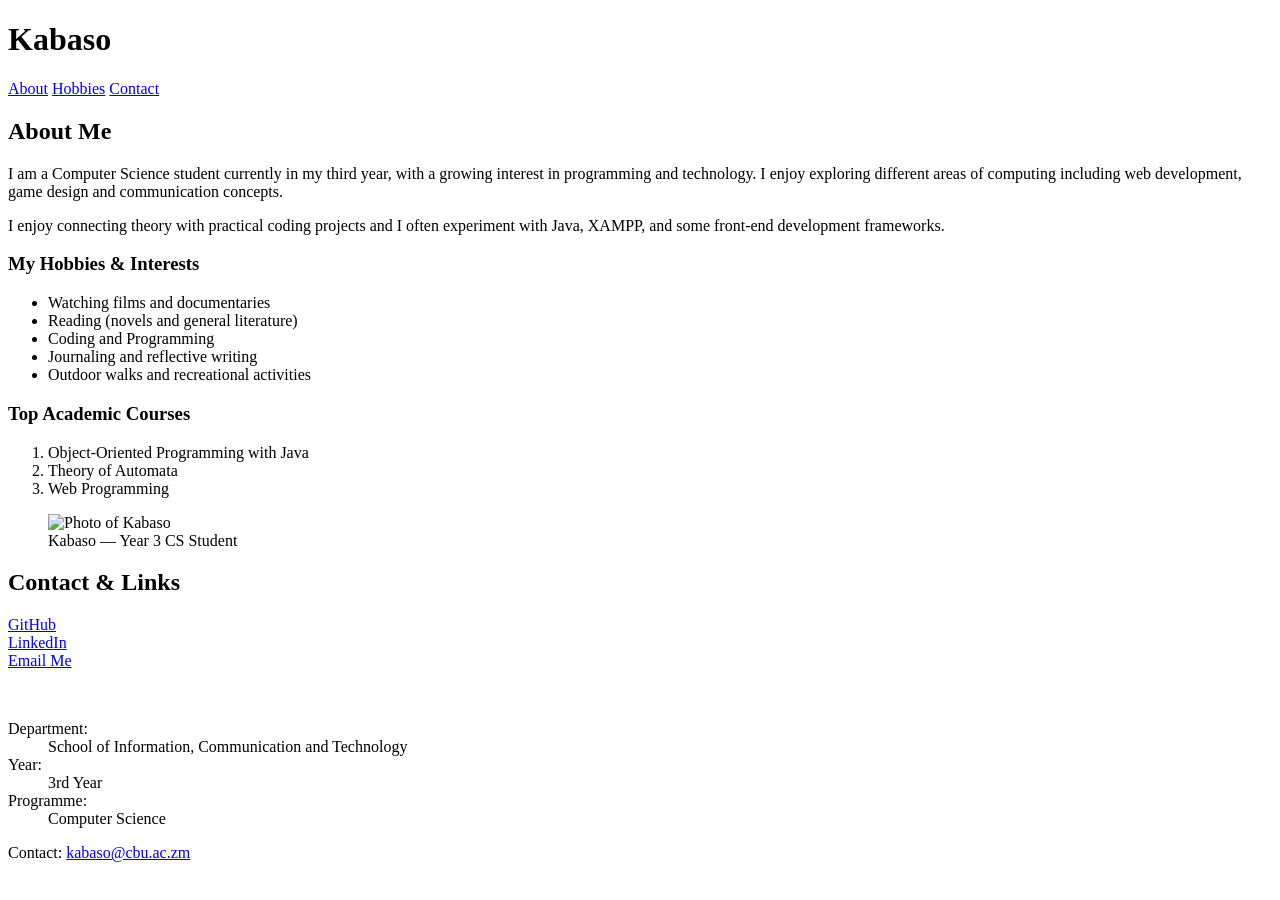
==== profile.html @ f1811d57 "Add Module 2: Profile Page" ====
<!DOCTYPE html>
<html lang="en">
<head>
    <meta charset="UTF-8">
    <meta name="viewport" content="width=device-width, initial-scale=1.0">
    <title>Kabaso's Profile</title>
    <link rel="stylesheet" href="profile-style.css">
    <link href="https://fonts.googleapis.com/css2?family=Poppins:wght@300;400;600&display=swap" rel="stylesheet">
</head>
<body>
    <!-- 01 Document Skeleton -->

    <!-- 02 Semantic Page Structure -->
    <header>
        <h1>Kabaso</h1>
        <nav>
            <a href="#about">About</a>
            <a href="#hobbies">Hobbies</a>
            <a href="#contact">Contact</a>
        </nav>
    </header>

    <main>
        <article id="about">
            <!-- 03 Personal Information -->
            <h2>About Me</h2>
            <p>I am a Computer Science student currently in my third year, with a growing interest in programming and technology. I enjoy exploring different areas of computing including web development, game design and communication concepts.</p>
            <p>I enjoy connecting theory with practical coding projects and I often experiment with Java, XAMPP, and some front-end development frameworks.</p>

            <h3 id="hobbies">My Hobbies & Interests</h3>
            <ul class="skills">
                <li>Watching films and documentaries</li>
                <li>Reading (novels and general literature)</li>
                <li>Coding and Programming</li>
                <li>Journaling and reflective writing</li>
                <li>Outdoor walks and recreational activities</li>
            </ul>

            <h3>Top Academic Courses</h3>
            <ol>
                <li>Object-Oriented Programming with Java</li>
                <li>Theory of Automata</li>
                <li>Web Programming</li>
            </ol>

            <!-- 04 Profile Image -->
            <figure class="profile-image">
                <img src="images/Kabaso.jpeg" alt="Photo of Kabaso" ">
                <figcaption>Kabaso — Year 3 CS Student</figcaption>
            </figure>
        </article>
    </main>

    <!-- 05 Contact & Links -->
    <aside id="contact">
        <h2>Contact & Links</h2>
        <p>
            <a href="https://github.com/kabasochisonga">GitHub</a><br>
            <a href="https://www.linkedin.com/in/kabaso-chisonga-120521349/">LinkedIn</a><br>
            <a href="mailto:kabaso@cbu.ac.zm">Email Me</a>
        </p>
        <br>

        <dl>
            <dt>Department: </dt>
            <dd>School of Information, Communication and Technology</dd>
            <dt>Year:</dt>
            <dd>3rd Year</dd>
            <dt>Programme:</dt>
            <dd> Computer Science</dd>
        </dl>
    </aside>

    <footer>
        <p>Contact: <a href="mailto:kabaso@cbu.ac.zm">kabaso@cbu.ac.zm</a></p>
    </footer>
</body>
</html>
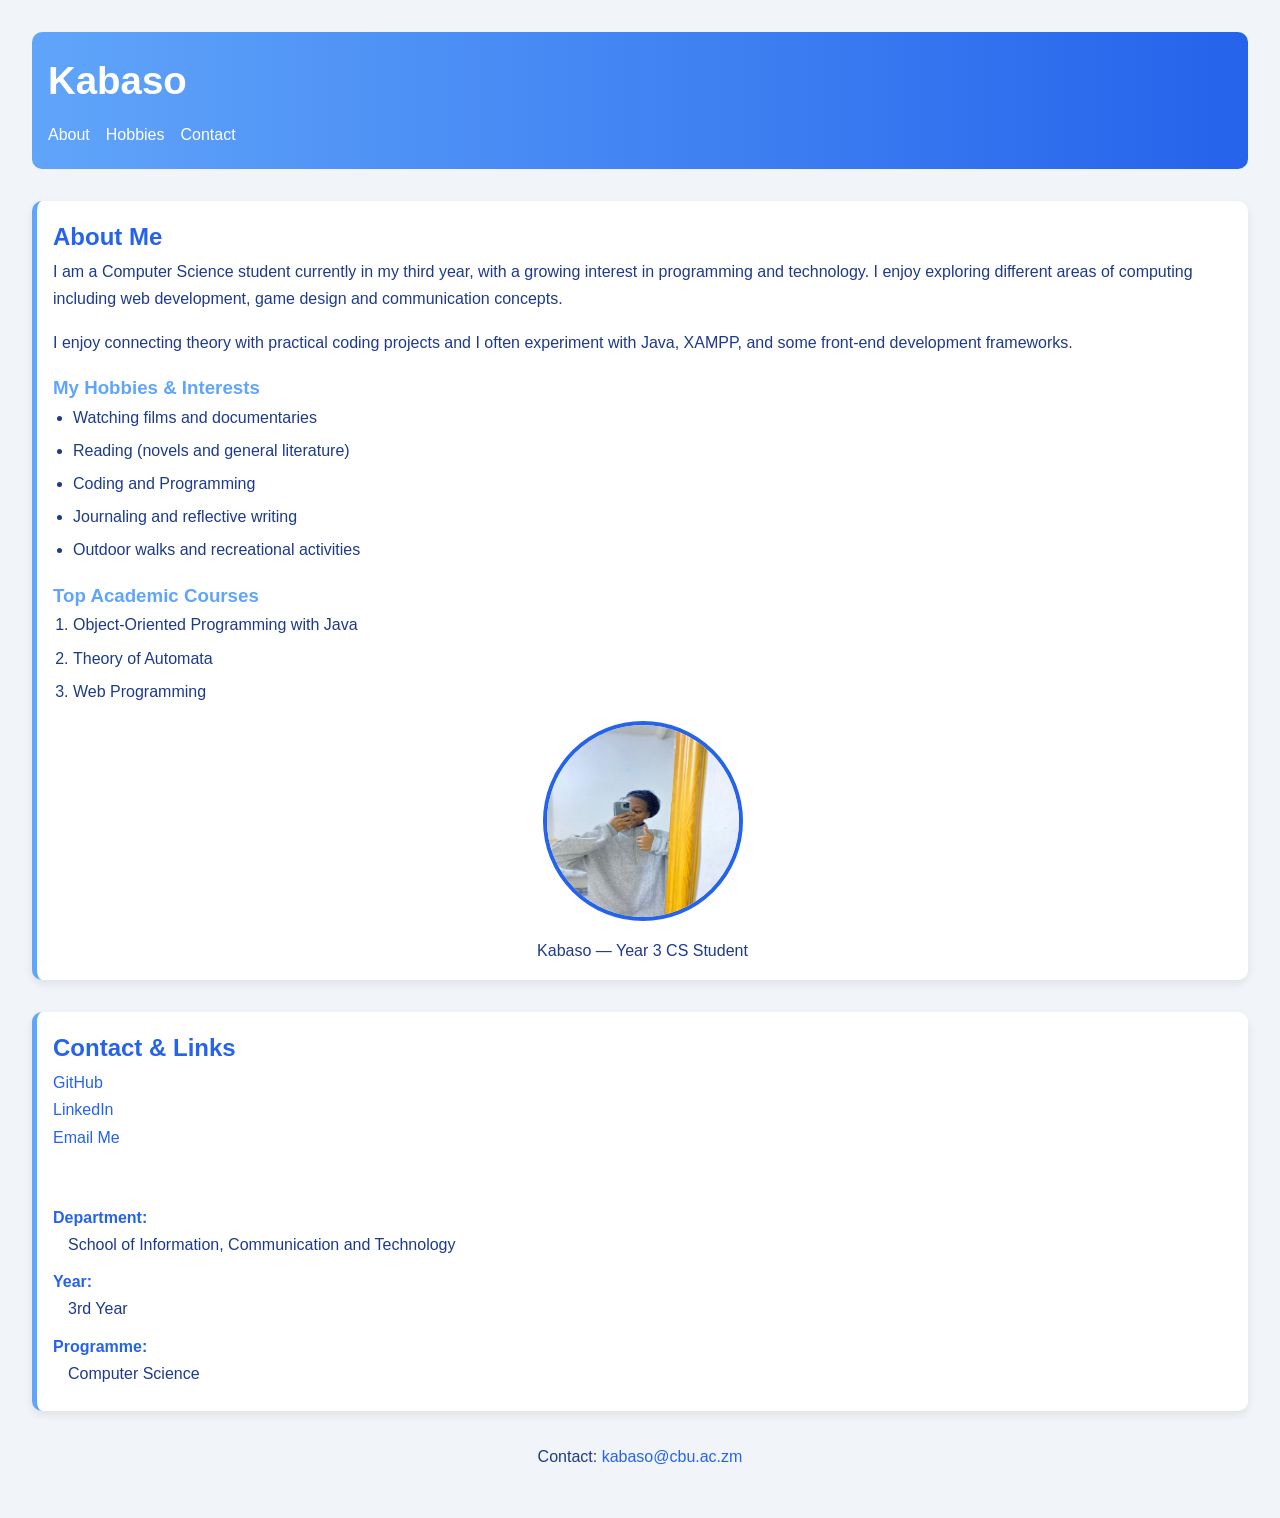
==== commit 1ee331ca: "Update Module 2: Profile Page" ====
--- a/profile.html
+++ b/profile.html
@@ -8,9 +8,7 @@
     <link href="https://fonts.googleapis.com/css2?family=Poppins:wght@300;400;600&display=swap" rel="stylesheet">
 </head>
 <body>
-    <!-- 01 Document Skeleton -->
 
-    <!-- 02 Semantic Page Structure -->
     <header>
         <h1>Kabaso</h1>
         <nav>
@@ -22,7 +20,7 @@
 
     <main>
         <article id="about">
-            <!-- 03 Personal Information -->
+    
             <h2>About Me</h2>
             <p>I am a Computer Science student currently in my third year, with a growing interest in programming and technology. I enjoy exploring different areas of computing including web development, game design and communication concepts.</p>
             <p>I enjoy connecting theory with practical coding projects and I often experiment with Java, XAMPP, and some front-end development frameworks.</p>
@@ -43,15 +41,13 @@
                 <li>Web Programming</li>
             </ol>
 
-            <!-- 04 Profile Image -->
             <figure class="profile-image">
-                <img src="images/Kabaso.jpeg" alt="Photo of Kabaso" ">
+                <img src="Kabaso.jpeg" alt="Photo of Kabaso" ">
                 <figcaption>Kabaso — Year 3 CS Student</figcaption>
             </figure>
         </article>
     </main>
 
-    <!-- 05 Contact & Links -->
     <aside id="contact">
         <h2>Contact & Links</h2>
         <p>
--- a/profile-style.css
+++ b/profile-style.css
@@ -0,0 +1,160 @@
+:root {
+    --primary: #2563eb;      
+    --secondary: #60a5fa;    
+    --accent: #93c5fd;       
+
+    --bg: #f1f5f9;          
+    --card-bg: #ffffff;     
+    --text: #1e3a8a;         
+
+    --spacing-sm: 8px;
+    --spacing-md: 16px;
+    --spacing-lg: 32px;
+
+    --radius: 10px;
+    --shadow: 0 4px 10px rgba(0,0,0,0.08);
+
+    --font-main: 'Poppins', sans-serif;
+}
+
+* {
+    margin: 0;
+    padding: 0;
+    box-sizing: border-box;
+}
+
+body {
+    font-family: var(--font-main);
+    font-size: 1rem;
+    line-height: 1.7;
+    background-color: var(--bg);
+    color: var(--text);
+    padding: var(--spacing-lg);
+}
+
+h1 {
+    font-size: 2.4rem;
+    color: white;
+}
+
+h2 {
+    color: var(--primary);
+}
+
+h3 {
+    color: var(--secondary);
+}
+
+p {
+    margin-bottom: var(--spacing-md);
+}
+
+header {
+    background: linear-gradient(90deg, var(--secondary), var(--primary));
+    padding: var(--spacing-md);
+    border-radius: var(--radius);
+    margin-bottom: var(--spacing-lg);
+    color: white;
+}
+
+nav {
+    display: flex;
+    gap: var(--spacing-md);
+    margin-top: var(--spacing-sm);
+}
+
+nav a {
+    text-decoration: none;
+    color: white;
+    font-weight: 500;
+    position: relative;
+    padding-bottom: 5px;
+    transition: 0.3s;
+}
+
+nav a:hover {
+    border-bottom: 2px solid white;
+    color: rgba(102, 100, 100, 0.787);
+}
+
+main {
+    margin-bottom: var(--spacing-lg);
+}
+
+section, article, aside {
+    background: var(--card-bg);
+    color: var(--text);
+    padding: var(--spacing-md);
+    border-radius: var(--radius);
+    box-shadow: var(--shadow);
+    margin-bottom: var(--spacing-lg);
+    border-left: 5px solid var(--secondary);
+}
+
+figure {
+    text-align: center;
+}
+
+.profile-image img {
+    border-radius: 50%;
+    border: 4px solid var(--primary);
+    transition: transform 0.3s ease;
+    width:200px;
+    height: 200px;
+}
+
+.profile-image img:hover {
+    transform: scale(1.05);
+}
+
+figcaption {
+    margin-top: var(--spacing-sm);
+}
+
+ul, ol {
+    margin-left: 20px;
+    margin-bottom: 16px;
+}
+
+li {
+    margin-bottom: 6px;
+}
+
+.skills-list {
+    list-style: none;
+    padding: 0;
+}
+
+.skills-list li {
+    display: inline-block;
+    background: var(--accent);
+    color: var(--text);
+    padding: 6px 12px;
+    margin: 5px;
+    border-radius: var(--radius);
+}
+
+a {
+    color: var(--primary);
+    text-decoration: none;
+}
+
+a:hover {
+    color: var(--secondary);
+}
+
+dt {
+    font-weight: bold;
+    margin-top: 10px;
+    color: var(--primary);
+}
+
+dd {
+    margin-left: 15px;
+    margin-bottom: 8px;
+}
+
+footer {
+    text-align: center;
+    margin-top: var(--spacing-lg);
+}
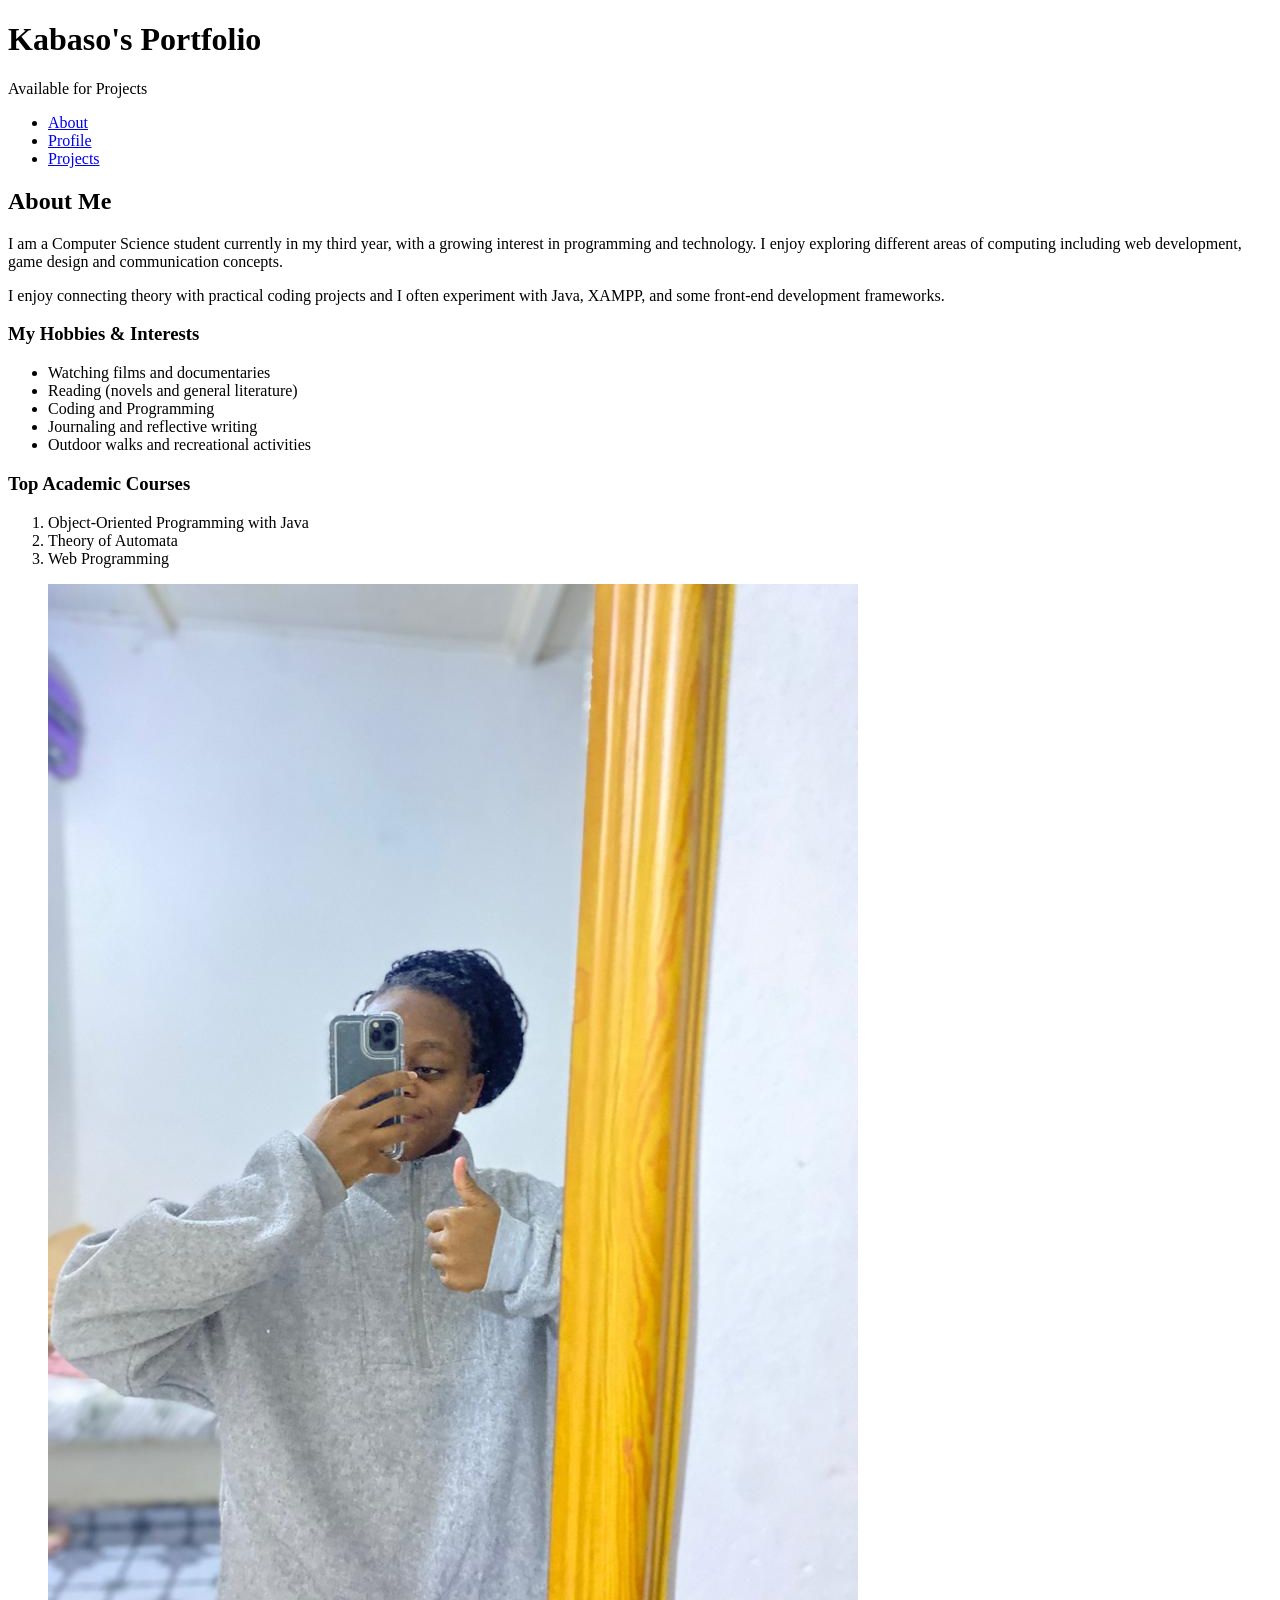
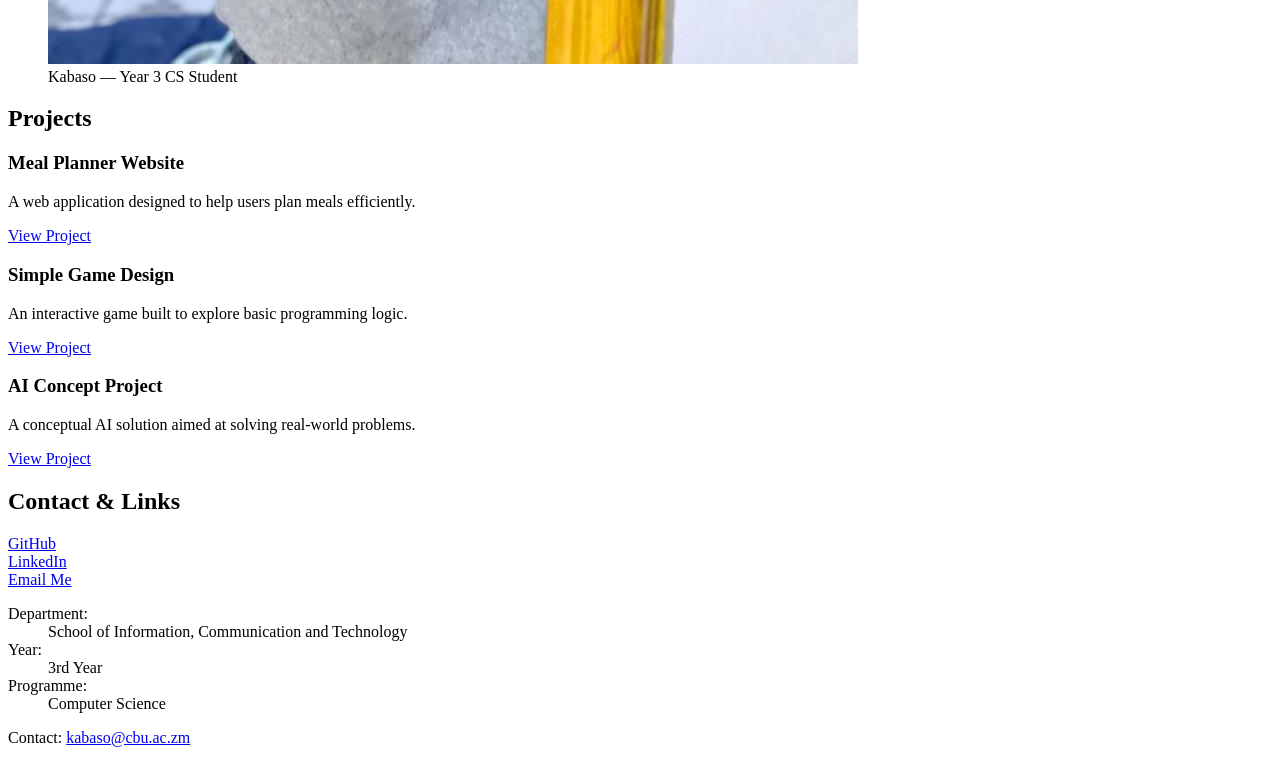
==== commit 48fb6200: "Update Module 2: Profile Page" ====
--- a/profile.html
+++ b/profile.html
@@ -4,68 +4,96 @@
     <meta charset="UTF-8">
     <meta name="viewport" content="width=device-width, initial-scale=1.0">
     <title>Kabaso's Profile</title>
-    <link rel="stylesheet" href="profile-style.css">
+    <link rel="stylesheet" href="style.css">
     <link href="https://fonts.googleapis.com/css2?family=Poppins:wght@300;400;600&display=swap" rel="stylesheet">
 </head>
 <body>
+    <div class="page-wrapper">
 
-    <header>
-        <h1>Kabaso</h1>
-        <nav>
-            <a href="#about">About</a>
-            <a href="#hobbies">Hobbies</a>
-            <a href="#contact">Contact</a>
-        </nav>
-    </header>
+        <header>
+            <h1>Kabaso's Portfolio</h1>
+            <span class="badge">Available for Projects</span>
+            
+            <nav> 
+                <ul>
+                    <li><a href="#about">About</a></li>
+                    <li><a href="#profile">Profile</a></li>
+                    <li><a href="#projects">Projects</a></li>
+                </ul>
+            </nav>
+        </header>
 
-    <main>
-        <article id="about">
-    
-            <h2>About Me</h2>
-            <p>I am a Computer Science student currently in my third year, with a growing interest in programming and technology. I enjoy exploring different areas of computing including web development, game design and communication concepts.</p>
-            <p>I enjoy connecting theory with practical coding projects and I often experiment with Java, XAMPP, and some front-end development frameworks.</p>
+        <main>
+            <article id="about">
+        
+                <h2>About Me</h2>
+                <p>I am a Computer Science student currently in my third year, with a growing interest in programming and technology. I enjoy exploring different areas of computing including web development, game design and communication concepts.</p>
+                <p>I enjoy connecting theory with practical coding projects and I often experiment with Java, XAMPP, and some front-end development frameworks.</p>
 
-            <h3 id="hobbies">My Hobbies & Interests</h3>
-            <ul class="skills">
-                <li>Watching films and documentaries</li>
-                <li>Reading (novels and general literature)</li>
-                <li>Coding and Programming</li>
-                <li>Journaling and reflective writing</li>
-                <li>Outdoor walks and recreational activities</li>
-            </ul>
+                <h3 id="hobbies">My Hobbies & Interests</h3>
+                <ul class="skills-list">
+                    <li>Watching films and documentaries</li>
+                    <li>Reading (novels and general literature)</li>
+                    <li>Coding and Programming</li>
+                    <li>Journaling and reflective writing</li>
+                    <li>Outdoor walks and recreational activities</li>
+                </ul>
 
-            <h3>Top Academic Courses</h3>
-            <ol>
-                <li>Object-Oriented Programming with Java</li>
-                <li>Theory of Automata</li>
-                <li>Web Programming</li>
-            </ol>
+                <h3>Top Academic Courses</h3>
+                <ol>
+                    <li>Object-Oriented Programming with Java</li>
+                    <li>Theory of Automata</li>
+                    <li>Web Programming</li>
+                </ol>
 
-            <figure class="profile-image">
-                <img src="Kabaso.jpeg" alt="Photo of Kabaso" ">
-                <figcaption>Kabaso — Year 3 CS Student</figcaption>
-            </figure>
-        </article>
-    </main>
+                <figure class="profile-figure">
+                    <img src="Kabaso.jpeg" alt="Photo of Kabaso">
+                    <figcaption>Kabaso — Year 3 CS Student</figcaption>
+                </figure>
+            </article>
 
-    <aside id="contact">
-        <h2>Contact & Links</h2>
-        <p>
-            <a href="https://github.com/kabasochisonga">GitHub</a><br>
-            <a href="https://www.linkedin.com/in/kabaso-chisonga-120521349/">LinkedIn</a><br>
-            <a href="mailto:kabaso@cbu.ac.zm">Email Me</a>
-        </p>
-        <br>
+            <section id="projects">
+                <h2>Projects</h2>
+                <div class="projects-grid">
+                    <article class="card">
+                        <h3>Meal Planner Website</h3>
+                        <p>A web application designed to help users plan meals efficiently.</p>
+                        <a href="#">View Project</a>
+                    </article>
 
-        <dl>
-            <dt>Department: </dt>
-            <dd>School of Information, Communication and Technology</dd>
-            <dt>Year:</dt>
-            <dd>3rd Year</dd>
-            <dt>Programme:</dt>
-            <dd> Computer Science</dd>
-        </dl>
-    </aside>
+                    <article class="card">
+                        <h3>Simple Game Design</h3>
+                        <p>An interactive game built to explore basic programming logic.</p>
+                        <a href="#">View Project</a>
+                    </article>
+
+                    <article class="card">
+                        <h3>AI Concept Project</h3>
+                        <p>A conceptual AI solution aimed at solving real-world problems.</p>
+                        <a href="#">View Project</a>
+                    </article>
+                </div>
+            </section>
+            <aside id="contact">
+            <h2>Contact & Links</h2>
+            <p>
+                <a href="https://github.com/kabasochisonga">GitHub</a><br>
+                <a href="https://www.linkedin.com/in/kabaso-chisonga-120521349/">LinkedIn</a><br>
+                <a href="mailto:kabaso@cbu.ac.zm">Email Me</a>
+            </p>
+
+            <dl>
+                <dt>Department: </dt>
+                <dd>School of Information, Communication and Technology</dd>
+                <dt>Year:</dt>
+                <dd>3rd Year</dd>
+                <dt>Programme:</dt>
+                <dd> Computer Science</dd>
+            </dl>
+        </aside>
+        </main>
+
+    </div>
 
     <footer>
         <p>Contact: <a href="mailto:kabaso@cbu.ac.zm">kabaso@cbu.ac.zm</a></p>
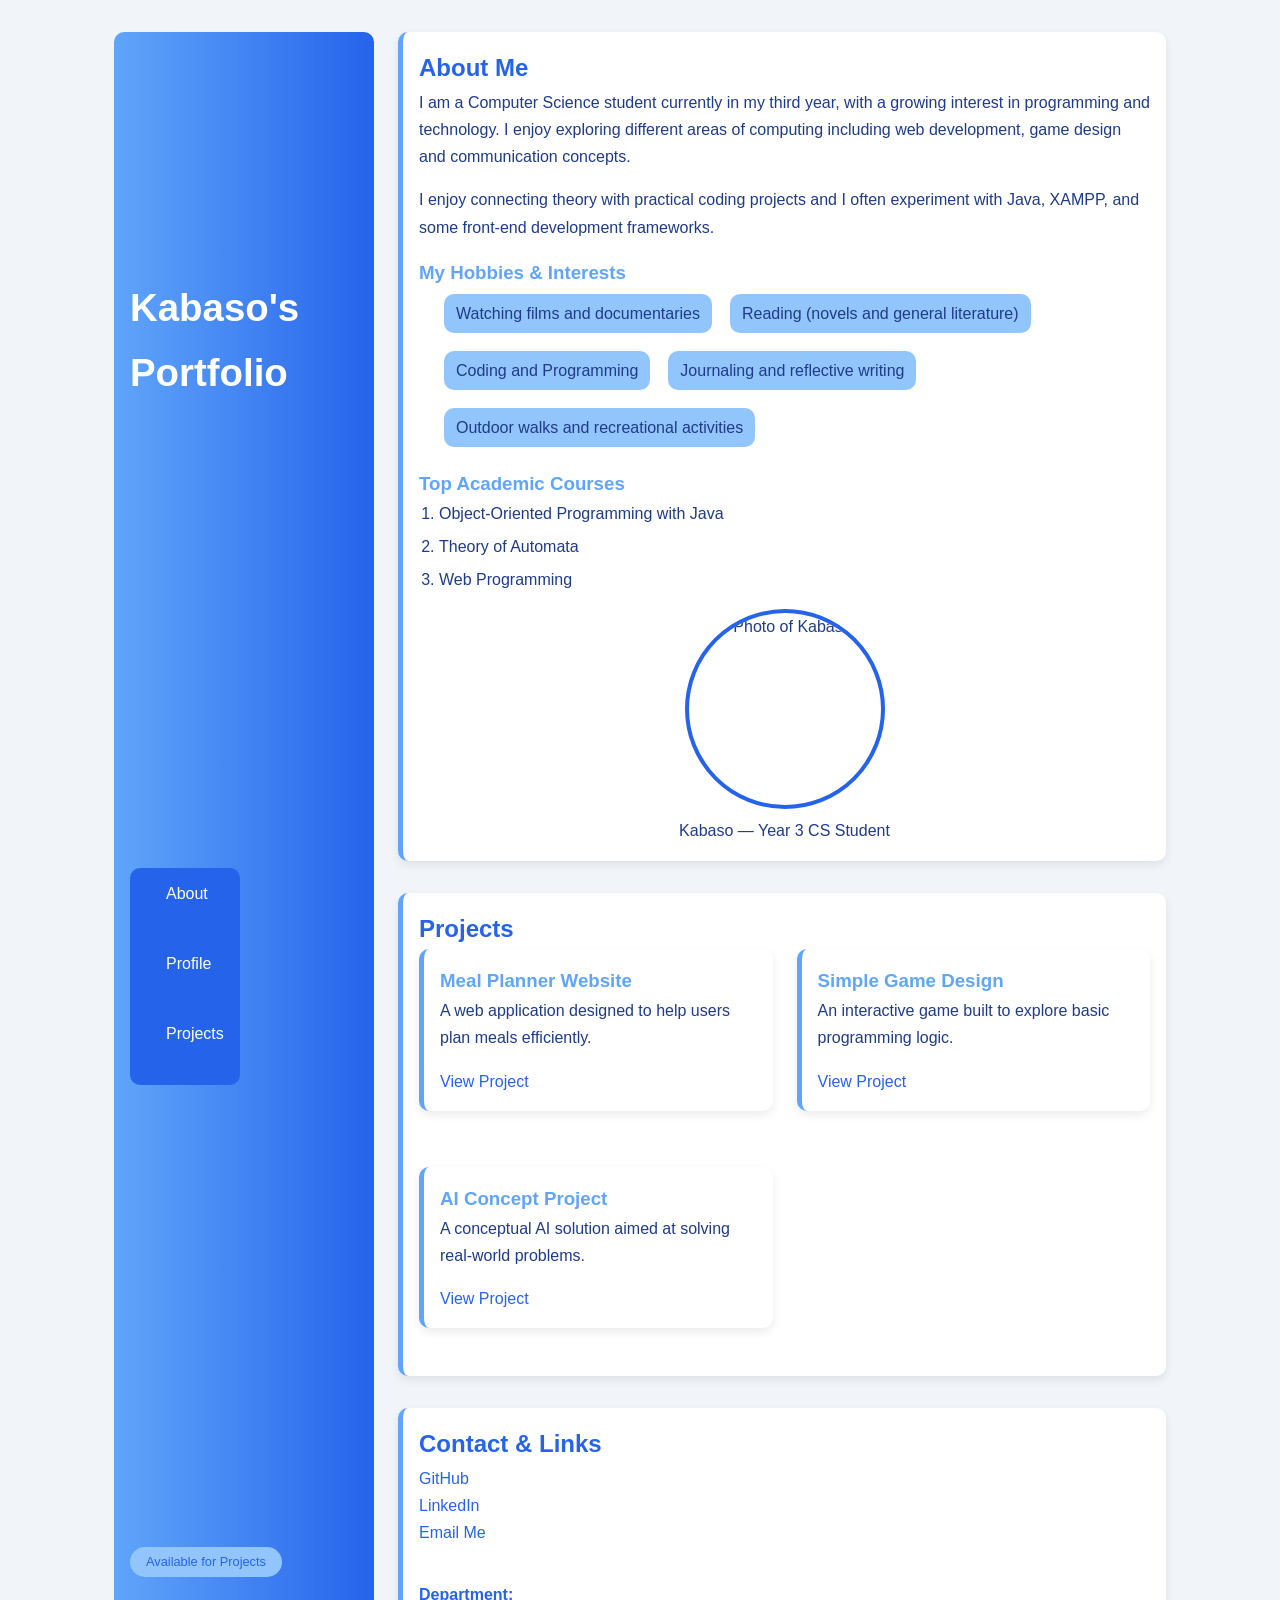
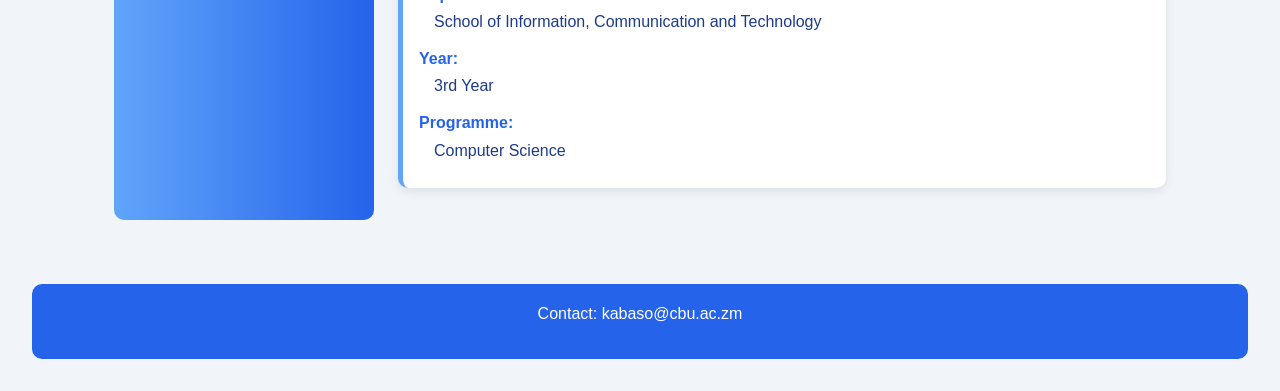
==== commit 2858819c: "Update Module 2: Profile Page" ====
--- a/profile.html
+++ b/profile.html
@@ -12,7 +12,6 @@
 
         <header>
             <h1>Kabaso's Portfolio</h1>
-            <span class="badge">Available for Projects</span>
             
             <nav> 
                 <ul>
@@ -21,6 +20,8 @@
                     <li><a href="#projects">Projects</a></li>
                 </ul>
             </nav>
+
+            <span class="badge">Available for Projects</span>
         </header>
 
         <main>
@@ -47,7 +48,7 @@
                 </ol>
 
                 <figure class="profile-figure">
-                    <img src="Kabaso.jpeg" alt="Photo of Kabaso">
+                    <img src="images/Kabaso.jpeg" alt="Photo of Kabaso">
                     <figcaption>Kabaso — Year 3 CS Student</figcaption>
                 </figure>
             </article>
--- a/style.css
+++ b/style.css
@@ -0,0 +1,287 @@
+:root {
+    --primary: #2563eb;      
+    --secondary: #60a5fa;    
+    --accent: #93c5fd;       
+
+    --bg: #f1f5f9;          
+    --card-bg: #ffffff;     
+    --text: #1e3a8a;         
+
+    --spacing-sm: 8px;
+    --spacing-md: 16px;
+    --spacing-lg: 32px;
+
+    --radius: 10px;
+    --shadow: 0 4px 10px rgba(0,0,0,0.08);
+
+    --font-main: 'Poppins', sans-serif;
+}
+
+*{
+    margin: 0;
+    padding: 0;
+    box-sizing: border-box;
+}
+
+img {
+    max-width: 100%;
+    height: auto;
+    display: block;
+}
+
+body {
+    font-family: var(--font-main);
+    font-size: 1rem;
+    line-height: 1.7;
+    background-color: var(--bg);
+    color: var(--text);
+    padding: var(--spacing-lg);
+}
+
+h1 {
+    font-size: 2.4rem;
+    color: white;
+}
+
+h2 {
+    color: var(--primary);
+}
+
+h3 {
+    color: var(--secondary);
+}
+
+p {
+    margin-bottom: var(--spacing-md);
+}
+
+header {
+    color: white;
+    display: flex;
+    justify-content: space-between;
+    align-items: center;
+    flex-wrap: wrap;
+    background: linear-gradient(90deg, var(--secondary), var(--primary));
+    padding: var(--spacing-md);
+    border-radius: var(--radius);
+    margin-bottom: var(--spacing-lg);
+    gap: var(--spacing-sm);
+}
+
+/* nav{
+    display: flex;
+    gap: var(--spacing-md);
+    margin-top: var(--spacing-sm);
+    position: sticky;
+    top: 0;
+    z-index: 100;
+    background: var(--primary);
+    box-shadow: 0 2px 8px rgba(0,0,0,0.1);
+    background: var(--primary);
+    border-radius: var(--radius);
+} */
+
+
+nav ul{
+    display: flex;
+    flex-wrap: wrap;
+    list-style: none;
+    padding: 0;
+    flex-direction: column;
+    gap: 10px;
+}
+
+nav a{
+    display: block;
+    color:white;
+    padding: 0.75rem 1rem;
+    border-bottom: 3px solid transparent;
+    transition: border-color 0.25s ease;
+}
+
+nav a:hover {
+    color: lightskyblue;
+    border-bottom-color: var(--secondary);
+}
+
+.badge {
+    background: var(--accent);
+    color: var(--text);
+    padding: 4px 12px;
+    border-radius: 50px;
+    font-size: 0.8rem;
+} 
+.badge {
+    background: var(--accent);
+    color: var(--primary);
+    padding: 0.25rem 1rem;
+    border-radius: 50px;
+    font-size: 0.8rem;
+    font-weight: 500;
+}
+
+main {
+    margin-bottom: var(--spacing-lg);
+}
+
+.page-wrapper{
+    display: grid;
+    grid-template-columns: 260px 1fr;
+    gap: 1.5rem;
+    max-width: 1100px;
+    margin: 0 auto;
+    padding: 0 1.5rem;
+}
+
+.page-wrapper nav{
+    position: sticky;
+    top: 0;
+    z-index: 100;
+    background: var(--primary);
+    border-radius: var(--radius);
+}
+
+section, article, aside {
+    background: var(--card-bg);
+    color: var(--text);
+    padding: var(--spacing-md);
+    border-radius: var(--radius);
+    box-shadow: var(--shadow);
+    margin-bottom: var(--spacing-lg);
+    border-left: 5px solid var(--secondary);
+}
+
+aside{
+    display: flex;
+    flex-direction: column;
+    justify-content: space-between;
+}
+
+.projects-grid{
+    display: grid;
+    grid-template-columns: repeat(auto-fit, minmax(280px, 1fr));
+    gap: 1.5rem;
+}
+
+.card{
+    background: white;
+    padding: 1rem;
+    border-radius: var(--radius);
+    box-shadow: var(--shadow);
+}
+
+.card:hover{
+    transform: translateY(-4px);
+    transition: transform 0.3s ease;
+    box-shadow: 0 8px 20px rgba(0,0,0,0.12);
+}
+
+figure{
+    text-align: center;
+}
+
+.profile-figure{
+    display: flex;
+    flex-direction: column;
+    align-items: center;
+    object-fit: cover;
+}
+
+.profile-figure img {
+    border-radius: 50%;
+    border: 4px solid var(--primary);
+    transition: transform 0.3s ease;
+    width:200px;
+    height: 200px;
+}
+
+.profile-figure img:hover {
+    transform: scale(1.05);
+}
+
+figcaption {
+    margin-top: var(--spacing-sm);
+}
+
+ul, ol {
+    margin-left: 20px;
+    margin-bottom: 16px;
+}
+
+li {
+    margin-bottom: 6px;
+}
+
+.skills-list{
+    display: flex;
+    flex-wrap: wrap;
+    gap: 0.5rem;
+    list-style: none;
+    padding: 0;
+}
+
+.skills-list li {
+    display: inline-block;
+    background: var(--accent);
+    color: var(--text);
+    padding: 6px 12px;
+    margin: 5px;
+    border-radius: var(--radius);
+}
+
+a {
+    color: var(--primary);
+    text-decoration: none;
+}
+
+a:hover {
+    color: var(--secondary);
+}
+
+dt {
+    font-weight: bold;
+    margin-top: 10px;
+    color: var(--primary);
+}
+
+dd {
+    margin-left: 15px;
+    margin-bottom: 8px;
+}
+
+#contact p {
+  margin-bottom: var(--spacing-md); 
+}
+
+#contact dl {
+  margin-top: var(--spacing-sm); 
+}
+
+
+footer {
+    color: white;
+    text-align: center;
+    margin-top: var(--spacing-lg);
+    padding: var(--spacing-md);
+    background: var(--primary);
+    border-radius: var(--radius);
+}
+
+footer a {
+    color: white;
+}
+
+@media (max-width: 768px) {
+
+    .page-wrapper {
+        grid-template-columns: 1fr;
+    }
+
+    nav ul {
+        flex-direction: column;
+    }
+
+    h1 {
+        font-size: 1.8rem;
+    }
+}
